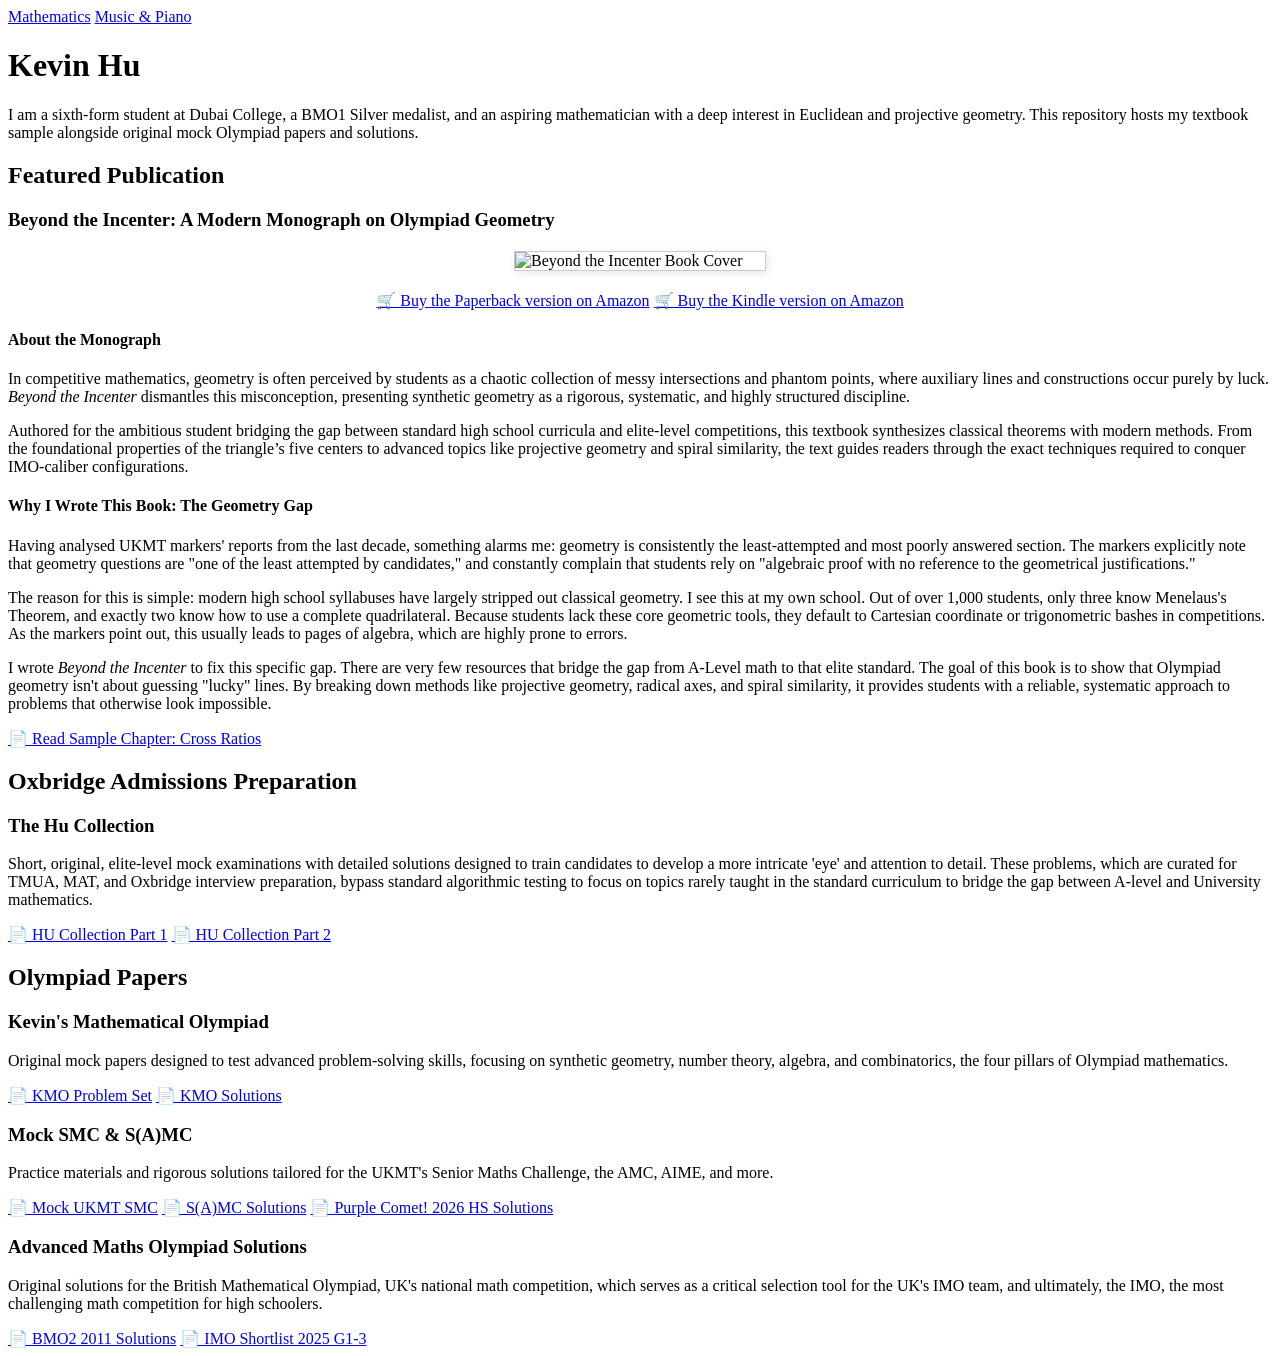
==== index.html @ 3f9095bd "Update index.html" ====
<!DOCTYPE html>
<html lang="en">
<head>
  <meta charset="UTF-8">
  <title>Kevin Hu - Mathematics & Music</title>
  <link rel="stylesheet" href="style.css">
</head>
<body>

  <nav>
    <div class="nav-links">
      <a href="index.html">Mathematics</a>
      <a href="music.html">Music & Piano</a>
    </div>
  </nav>

  <div class="container">
    <h1>Kevin Hu</h1>
    <p>I am a sixth-form student at Dubai College, a BMO1 Silver medalist, and an aspiring mathematician with a deep interest in Euclidean and projective geometry. This repository hosts my textbook sample alongside original mock Olympiad papers and solutions.</p>

    <h2>Featured Publication</h2>
    <div class="card">
      <h3 style="margin-bottom: 5px;">Beyond the Incenter: A Modern Monograph on Olympiad Geometry</h3>
      
      <img src="cover-mockup.png" alt="Beyond the Incenter Book Cover" style="max-width: 250px; display: block; margin: 20px auto; border: 1px solid #ccc; box-shadow: 2px 2px 8px rgba(0,0,0,0.1);">

      <div style="text-align: center; margin-bottom: 20px;">
        <a class="btn" href="https://www.amazon.co.uk/dp/B0HCDN9VFL" target="_blank">🛒 Buy the Paperback version on Amazon</a>
        <a class="btn" href="https://www.amazon.co.uk/dp/B0HCDN9VFL" target="_blank">🛒 Buy the Kindle version on Amazon</a>

      </div>

      <h4>About the Monograph</h4>
      <p>In competitive mathematics, geometry is often perceived by students as a chaotic collection of messy intersections and phantom points, where auxiliary lines and constructions occur purely by luck. <em>Beyond the Incenter</em> dismantles this misconception, presenting synthetic geometry as a rigorous, systematic, and highly structured discipline.</p>
      
      <p>Authored for the ambitious student bridging the gap between standard high school curricula and elite-level competitions, this textbook synthesizes classical theorems with modern methods. From the foundational properties of the triangle’s five centers to advanced topics like projective geometry and spiral similarity, the text guides readers through the exact techniques required to conquer IMO-caliber configurations.</p>

      <h4>Why I Wrote This Book: The Geometry Gap</h4>
      <p>Having analysed UKMT markers' reports from the last decade, something alarms me: geometry is consistently the least-attempted and most poorly answered section. The markers explicitly note that geometry questions are "one of the least attempted by candidates," and constantly complain that students rely on "algebraic proof with no reference to the geometrical justifications."</p>
      
      <p>The reason for this is simple: modern high school syllabuses have largely stripped out classical geometry. I see this at my own school. Out of over 1,000 students, only three know Menelaus's Theorem, and exactly two know how to use a complete quadrilateral. Because students lack these core geometric tools, they default to Cartesian coordinate or trigonometric bashes in competitions. As the markers point out, this usually leads to pages of algebra, which are highly prone to errors.</p>
      
      <p>I wrote <em>Beyond the Incenter</em> to fix this specific gap. There are very few resources that bridge the gap from A-Level math to that elite standard. The goal of this book is to show that Olympiad geometry isn't about guessing "lucky" lines. By breaking down methods like projective geometry, radical axes, and spiral similarity, it provides students with a reliable, systematic approach to problems that otherwise look impossible.</p>

      <a class="btn secondary" href="cross-ratios.pdf" target="_blank">📄 Read Sample Chapter: Cross Ratios</a>
    </div>
    <h2>Oxbridge Admissions Preparation</h2>
    <div class="card">
      <h3>The Hu Collection</h3>
      <p>Short, original, elite-level mock examinations with detailed solutions designed to train candidates to develop a more intricate 'eye' and attention to detail. These problems, which are curated for TMUA, MAT, and Oxbridge interview preparation, bypass standard algorithmic testing to focus on topics rarely taught in the standard curriculum to bridge the gap between A-level and University mathematics.</p>
      <a class="btn" href="Hu_Collection_Part_1.pdf" target="_blank">📄 HU Collection Part 1</a>
      <a class="btn" href="Hu_Collection_Part_2.pdf" target="_blank">📄 HU Collection Part 2</a>
    </div>
    
    <h2>Olympiad Papers</h2>
    <div class="card">
      <h3>Kevin's Mathematical Olympiad</h3>
      <p>Original mock papers designed to test advanced problem-solving skills, focusing on synthetic geometry, number theory, algebra, and combinatorics, the four pillars of Olympiad mathematics.</p>
      <a class="btn" href="Mock_BMO.pdf" target="_blank">📄 KMO Problem Set</a>
      <a class="btn secondary" href="KMO_solutions.pdf" target="_blank">📄 KMO Solutions</a>
    </div>

    <div class="card">
      <h3>Mock SMC & S(A)MC</h3>
      <p>Practice materials and rigorous solutions tailored for the UKMT's Senior Maths Challenge, the AMC, AIME, and more.</p>
      <a class="btn" href="Mock_UKMT_SMC.pdf" target="_blank">📄 Mock UKMT SMC</a>
      <a class="btn secondary" href="S(A)MC_Solutions.pdf" target="_blank">📄 S(A)MC Solutions</a>
      <a class="btn secondary" href="PC.pdf" target="_blank">📄 Purple Comet! 2026 HS Solutions</a>
    </div>

    <div class="card">
      <h3>Advanced Maths Olympiad Solutions</h3>
      <p>Original solutions for the British Mathematical Olympiad, UK's national math competition, which serves as a critical selection tool for the UK's IMO team, and ultimately, the IMO, the most challenging math competition for high schoolers.</p>
      <a class="btn" href="BMO2_2011_Sol.pdf" target="_blank">📄 BMO2 2011 Solutions</a>
      <a class="btn" href="ISL_2025_sol.pdf" target="_blank">📄 IMO Shortlist 2025 G1-3</a>
    </div>
  </div>

</body>
</html>
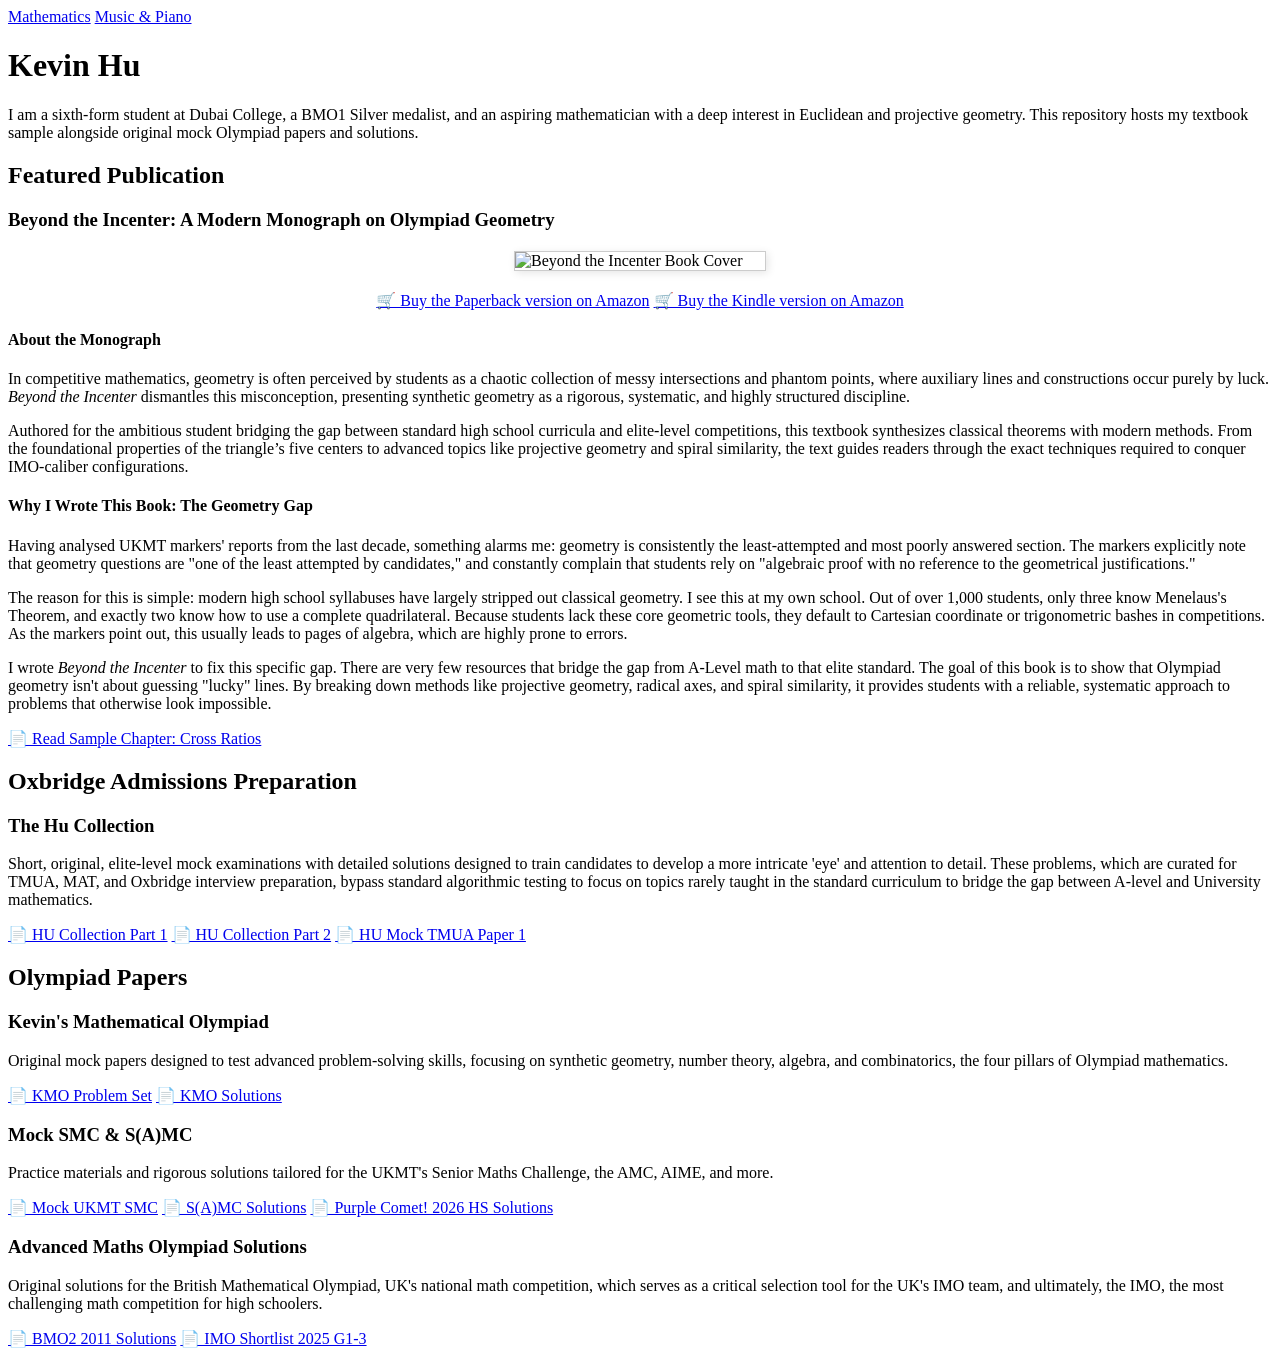
==== commit 73b6d751: "Add link to HU Mock TMUA Paper 1" ====
--- a/index.html
+++ b/index.html
@@ -50,6 +50,7 @@
       <p>Short, original, elite-level mock examinations with detailed solutions designed to train candidates to develop a more intricate 'eye' and attention to detail. These problems, which are curated for TMUA, MAT, and Oxbridge interview preparation, bypass standard algorithmic testing to focus on topics rarely taught in the standard curriculum to bridge the gap between A-level and University mathematics.</p>
       <a class="btn" href="Hu_Collection_Part_1.pdf" target="_blank">📄 HU Collection Part 1</a>
       <a class="btn" href="Hu_Collection_Part_2.pdf" target="_blank">📄 HU Collection Part 2</a>
+      <a class="btn" href="hu_mock_a_p1_with_solutions.pdf" target="_blank">📄 HU Mock TMUA Paper 1</a>
     </div>
     
     <h2>Olympiad Papers</h2>
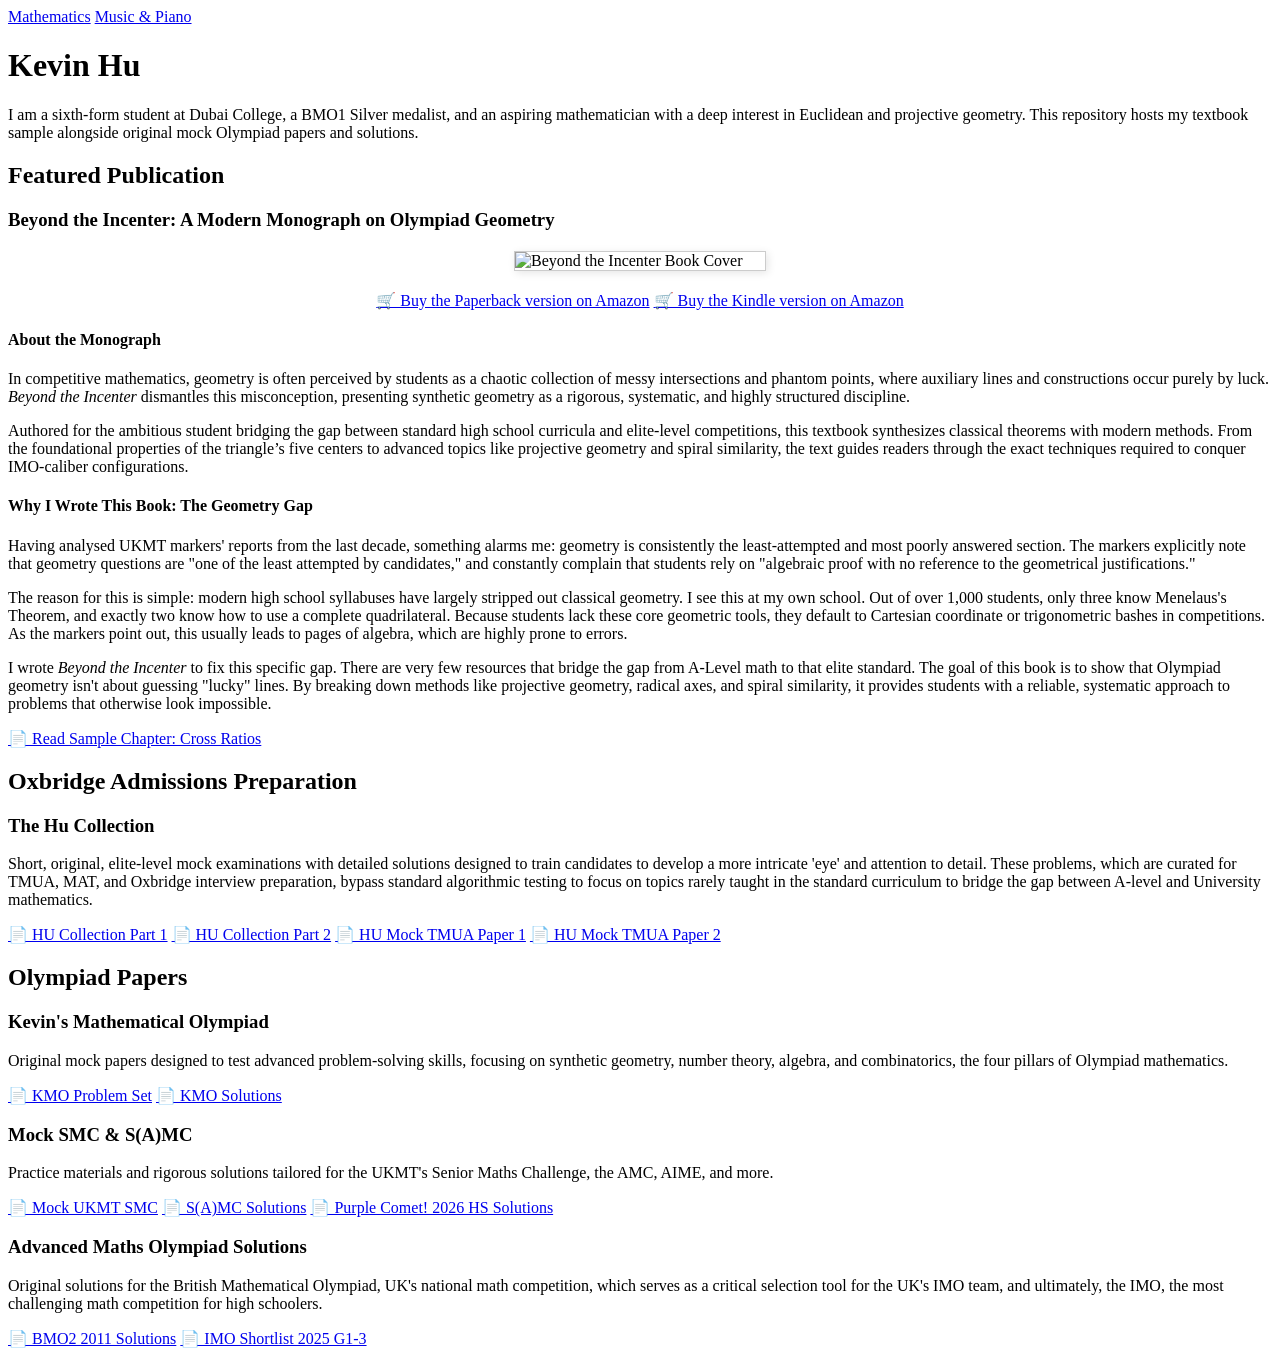
==== commit feccd086: "Update index.html" ====
--- a/index.html
+++ b/index.html
@@ -51,6 +51,7 @@
       <a class="btn" href="Hu_Collection_Part_1.pdf" target="_blank">📄 HU Collection Part 1</a>
       <a class="btn" href="Hu_Collection_Part_2.pdf" target="_blank">📄 HU Collection Part 2</a>
       <a class="btn" href="hu_mock_a_p1_with_solutions.pdf" target="_blank">📄 HU Mock TMUA Paper 1</a>
+      <a class="btn" href="hu_mock_a_p2_with_solutions.pdf" target="_blank">📄 HU Mock TMUA Paper 2</a>
     </div>
     
     <h2>Olympiad Papers</h2>
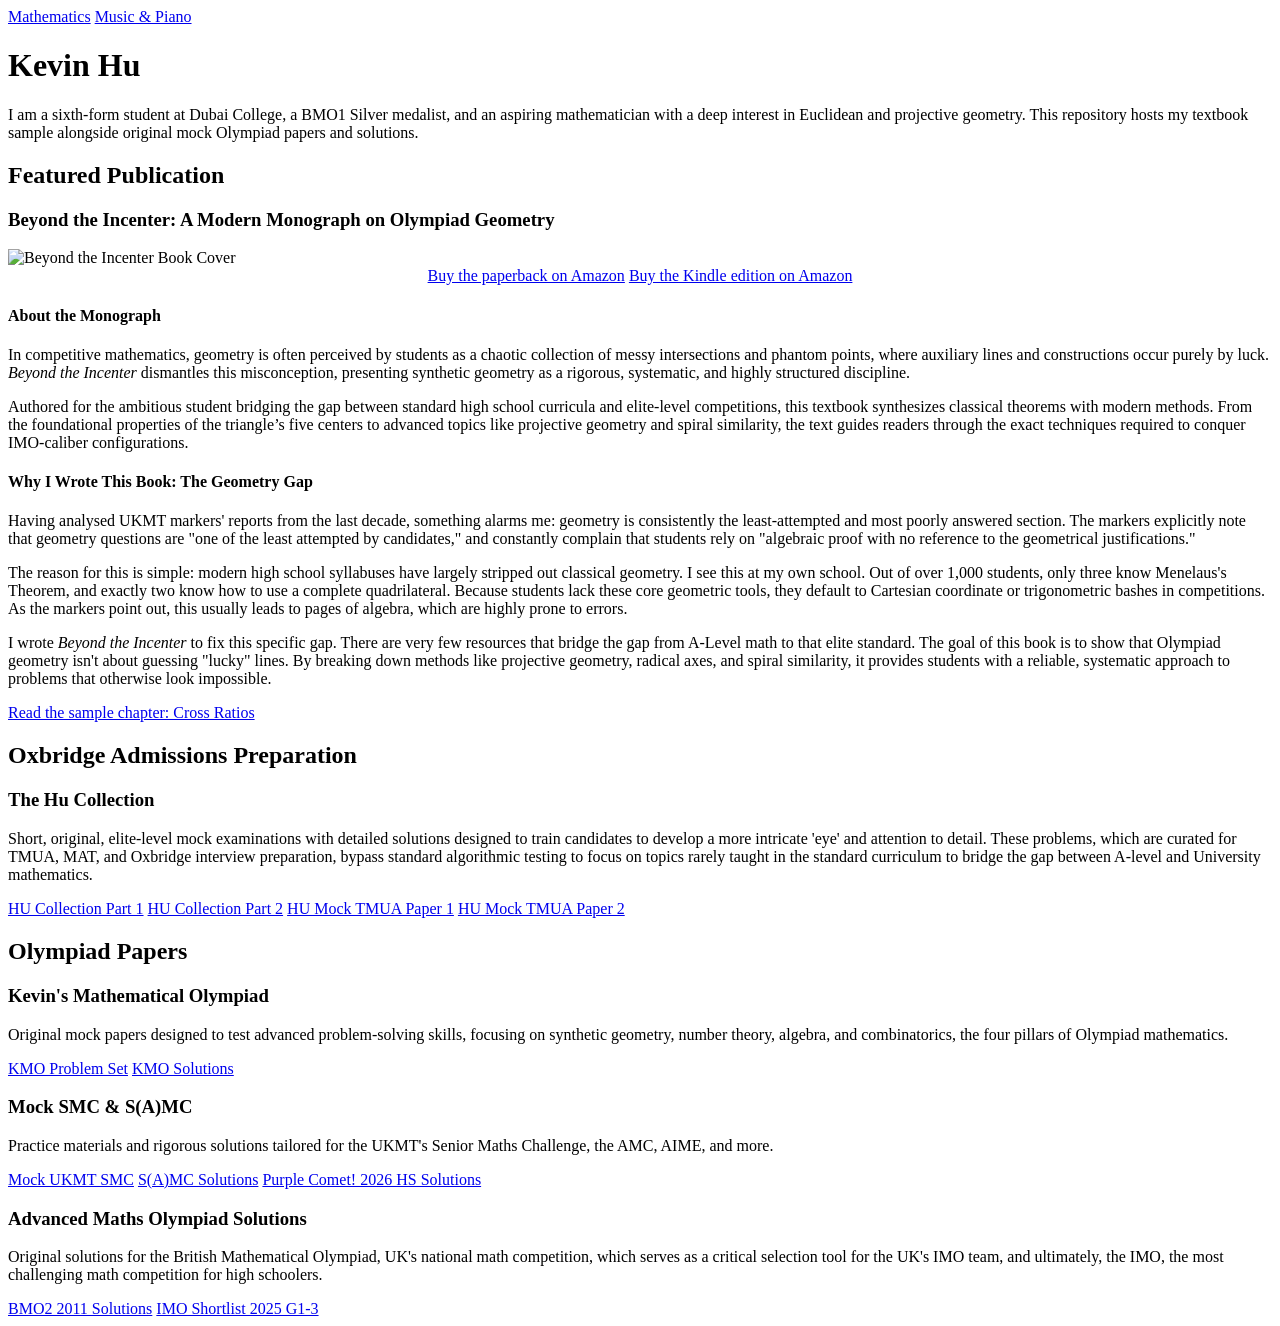
==== commit ba2d7d7a: "Update index.html" ====
--- a/index.html
+++ b/index.html
@@ -2,8 +2,10 @@
 <html lang="en">
 <head>
   <meta charset="UTF-8">
+  <meta name="viewport" content="width=device-width, initial-scale=1">
   <title>Kevin Hu - Mathematics & Music</title>
   <link rel="stylesheet" href="style.css">
+  <script src="geometry.js" defer></script>
 </head>
 <body>
 
@@ -20,61 +22,61 @@
 
     <h2>Featured Publication</h2>
     <div class="card">
-      <h3 style="margin-bottom: 5px;">Beyond the Incenter: A Modern Monograph on Olympiad Geometry</h3>
-      
-      <img src="cover-mockup.png" alt="Beyond the Incenter Book Cover" style="max-width: 250px; display: block; margin: 20px auto; border: 1px solid #ccc; box-shadow: 2px 2px 8px rgba(0,0,0,0.1);">
+      <h3>Beyond the Incenter: A Modern Monograph on Olympiad Geometry</h3>
+
+      <img src="cover-mockup.png" alt="Beyond the Incenter Book Cover">
 
       <div style="text-align: center; margin-bottom: 20px;">
-        <a class="btn" href="https://www.amazon.co.uk/dp/B0HCDN9VFL" target="_blank">🛒 Buy the Paperback version on Amazon</a>
-        <a class="btn" href="https://www.amazon.co.uk/dp/B0HCDN9VFL" target="_blank">🛒 Buy the Kindle version on Amazon</a>
-
+        <a class="btn" href="https://www.amazon.co.uk/dp/B0HCDN9VFL" target="_blank">Buy the paperback on Amazon</a>
+        <a class="btn" href="https://www.amazon.co.uk/dp/B0HCDN9VFL" target="_blank">Buy the Kindle edition on Amazon</a>
       </div>
 
       <h4>About the Monograph</h4>
       <p>In competitive mathematics, geometry is often perceived by students as a chaotic collection of messy intersections and phantom points, where auxiliary lines and constructions occur purely by luck. <em>Beyond the Incenter</em> dismantles this misconception, presenting synthetic geometry as a rigorous, systematic, and highly structured discipline.</p>
-      
+
       <p>Authored for the ambitious student bridging the gap between standard high school curricula and elite-level competitions, this textbook synthesizes classical theorems with modern methods. From the foundational properties of the triangle’s five centers to advanced topics like projective geometry and spiral similarity, the text guides readers through the exact techniques required to conquer IMO-caliber configurations.</p>
 
       <h4>Why I Wrote This Book: The Geometry Gap</h4>
       <p>Having analysed UKMT markers' reports from the last decade, something alarms me: geometry is consistently the least-attempted and most poorly answered section. The markers explicitly note that geometry questions are "one of the least attempted by candidates," and constantly complain that students rely on "algebraic proof with no reference to the geometrical justifications."</p>
-      
+
       <p>The reason for this is simple: modern high school syllabuses have largely stripped out classical geometry. I see this at my own school. Out of over 1,000 students, only three know Menelaus's Theorem, and exactly two know how to use a complete quadrilateral. Because students lack these core geometric tools, they default to Cartesian coordinate or trigonometric bashes in competitions. As the markers point out, this usually leads to pages of algebra, which are highly prone to errors.</p>
-      
+
       <p>I wrote <em>Beyond the Incenter</em> to fix this specific gap. There are very few resources that bridge the gap from A-Level math to that elite standard. The goal of this book is to show that Olympiad geometry isn't about guessing "lucky" lines. By breaking down methods like projective geometry, radical axes, and spiral similarity, it provides students with a reliable, systematic approach to problems that otherwise look impossible.</p>
 
-      <a class="btn secondary" href="cross-ratios.pdf" target="_blank">📄 Read Sample Chapter: Cross Ratios</a>
+      <a class="btn secondary" href="cross-ratios.pdf" target="_blank">Read the sample chapter: Cross Ratios</a>
     </div>
+
     <h2>Oxbridge Admissions Preparation</h2>
     <div class="card">
       <h3>The Hu Collection</h3>
       <p>Short, original, elite-level mock examinations with detailed solutions designed to train candidates to develop a more intricate 'eye' and attention to detail. These problems, which are curated for TMUA, MAT, and Oxbridge interview preparation, bypass standard algorithmic testing to focus on topics rarely taught in the standard curriculum to bridge the gap between A-level and University mathematics.</p>
-      <a class="btn" href="Hu_Collection_Part_1.pdf" target="_blank">📄 HU Collection Part 1</a>
-      <a class="btn" href="Hu_Collection_Part_2.pdf" target="_blank">📄 HU Collection Part 2</a>
-      <a class="btn" href="hu_mock_a_p1_with_solutions.pdf" target="_blank">📄 HU Mock TMUA Paper 1</a>
-      <a class="btn" href="hu_mock_a_p2_with_solutions.pdf" target="_blank">📄 HU Mock TMUA Paper 2</a>
+      <a class="btn" href="Hu_Collection_Part_1.pdf" target="_blank">HU Collection Part 1</a>
+      <a class="btn" href="Hu_Collection_Part_2.pdf" target="_blank">HU Collection Part 2</a>
+      <a class="btn" href="hu_mock_a_p1_with_solutions.pdf" target="_blank">HU Mock TMUA Paper 1</a>
+      <a class="btn" href="hu_mock_a_p2_with_solutions.pdf" target="_blank">HU Mock TMUA Paper 2</a>
     </div>
-    
+
     <h2>Olympiad Papers</h2>
     <div class="card">
       <h3>Kevin's Mathematical Olympiad</h3>
       <p>Original mock papers designed to test advanced problem-solving skills, focusing on synthetic geometry, number theory, algebra, and combinatorics, the four pillars of Olympiad mathematics.</p>
-      <a class="btn" href="Mock_BMO.pdf" target="_blank">📄 KMO Problem Set</a>
-      <a class="btn secondary" href="KMO_solutions.pdf" target="_blank">📄 KMO Solutions</a>
+      <a class="btn" href="Mock_BMO.pdf" target="_blank">KMO Problem Set</a>
+      <a class="btn secondary" href="KMO_solutions.pdf" target="_blank">KMO Solutions</a>
     </div>
 
     <div class="card">
       <h3>Mock SMC & S(A)MC</h3>
       <p>Practice materials and rigorous solutions tailored for the UKMT's Senior Maths Challenge, the AMC, AIME, and more.</p>
-      <a class="btn" href="Mock_UKMT_SMC.pdf" target="_blank">📄 Mock UKMT SMC</a>
-      <a class="btn secondary" href="S(A)MC_Solutions.pdf" target="_blank">📄 S(A)MC Solutions</a>
-      <a class="btn secondary" href="PC.pdf" target="_blank">📄 Purple Comet! 2026 HS Solutions</a>
+      <a class="btn" href="Mock_UKMT_SMC.pdf" target="_blank">Mock UKMT SMC</a>
+      <a class="btn secondary" href="S(A)MC_Solutions.pdf" target="_blank">S(A)MC Solutions</a>
+      <a class="btn secondary" href="PC.pdf" target="_blank">Purple Comet! 2026 HS Solutions</a>
     </div>
 
     <div class="card">
       <h3>Advanced Maths Olympiad Solutions</h3>
       <p>Original solutions for the British Mathematical Olympiad, UK's national math competition, which serves as a critical selection tool for the UK's IMO team, and ultimately, the IMO, the most challenging math competition for high schoolers.</p>
-      <a class="btn" href="BMO2_2011_Sol.pdf" target="_blank">📄 BMO2 2011 Solutions</a>
-      <a class="btn" href="ISL_2025_sol.pdf" target="_blank">📄 IMO Shortlist 2025 G1-3</a>
+      <a class="btn" href="BMO2_2011_Sol.pdf" target="_blank">BMO2 2011 Solutions</a>
+      <a class="btn" href="ISL_2025_sol.pdf" target="_blank">IMO Shortlist 2025 G1-3</a>
     </div>
   </div>
 
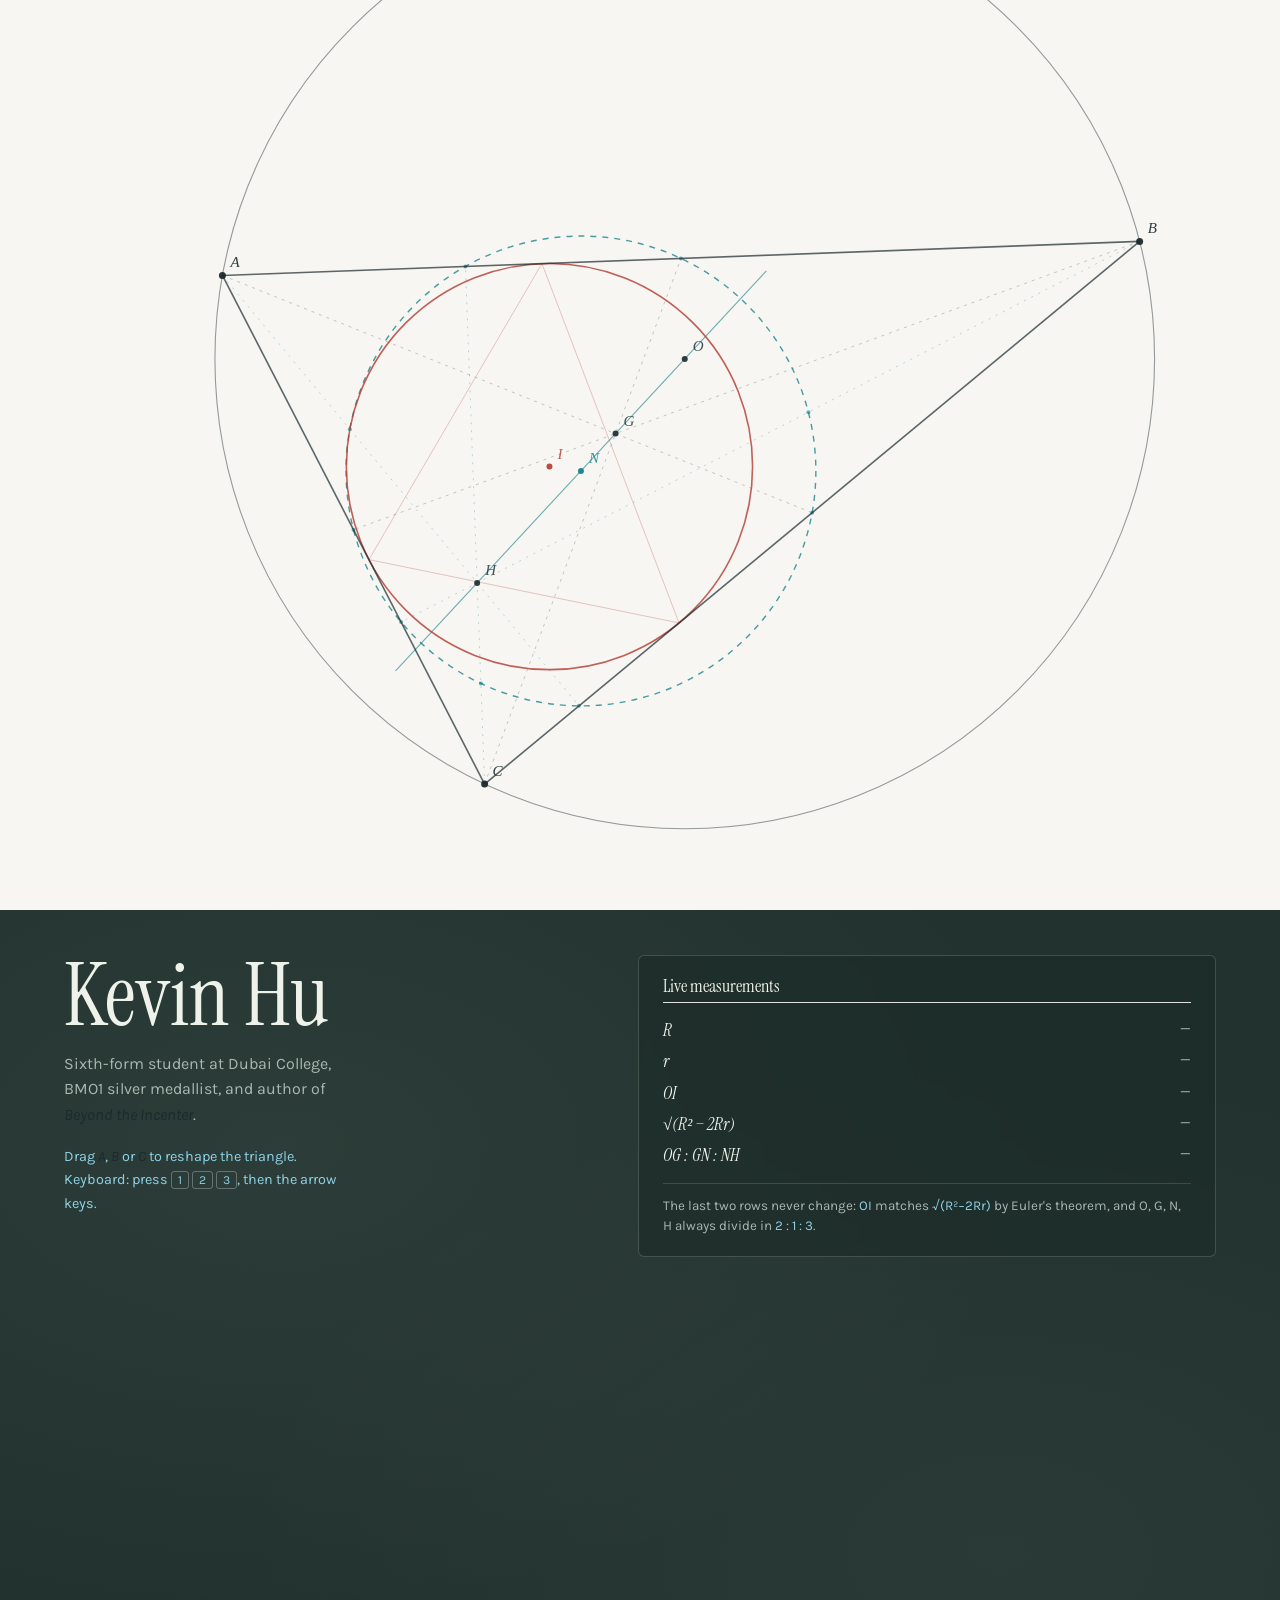
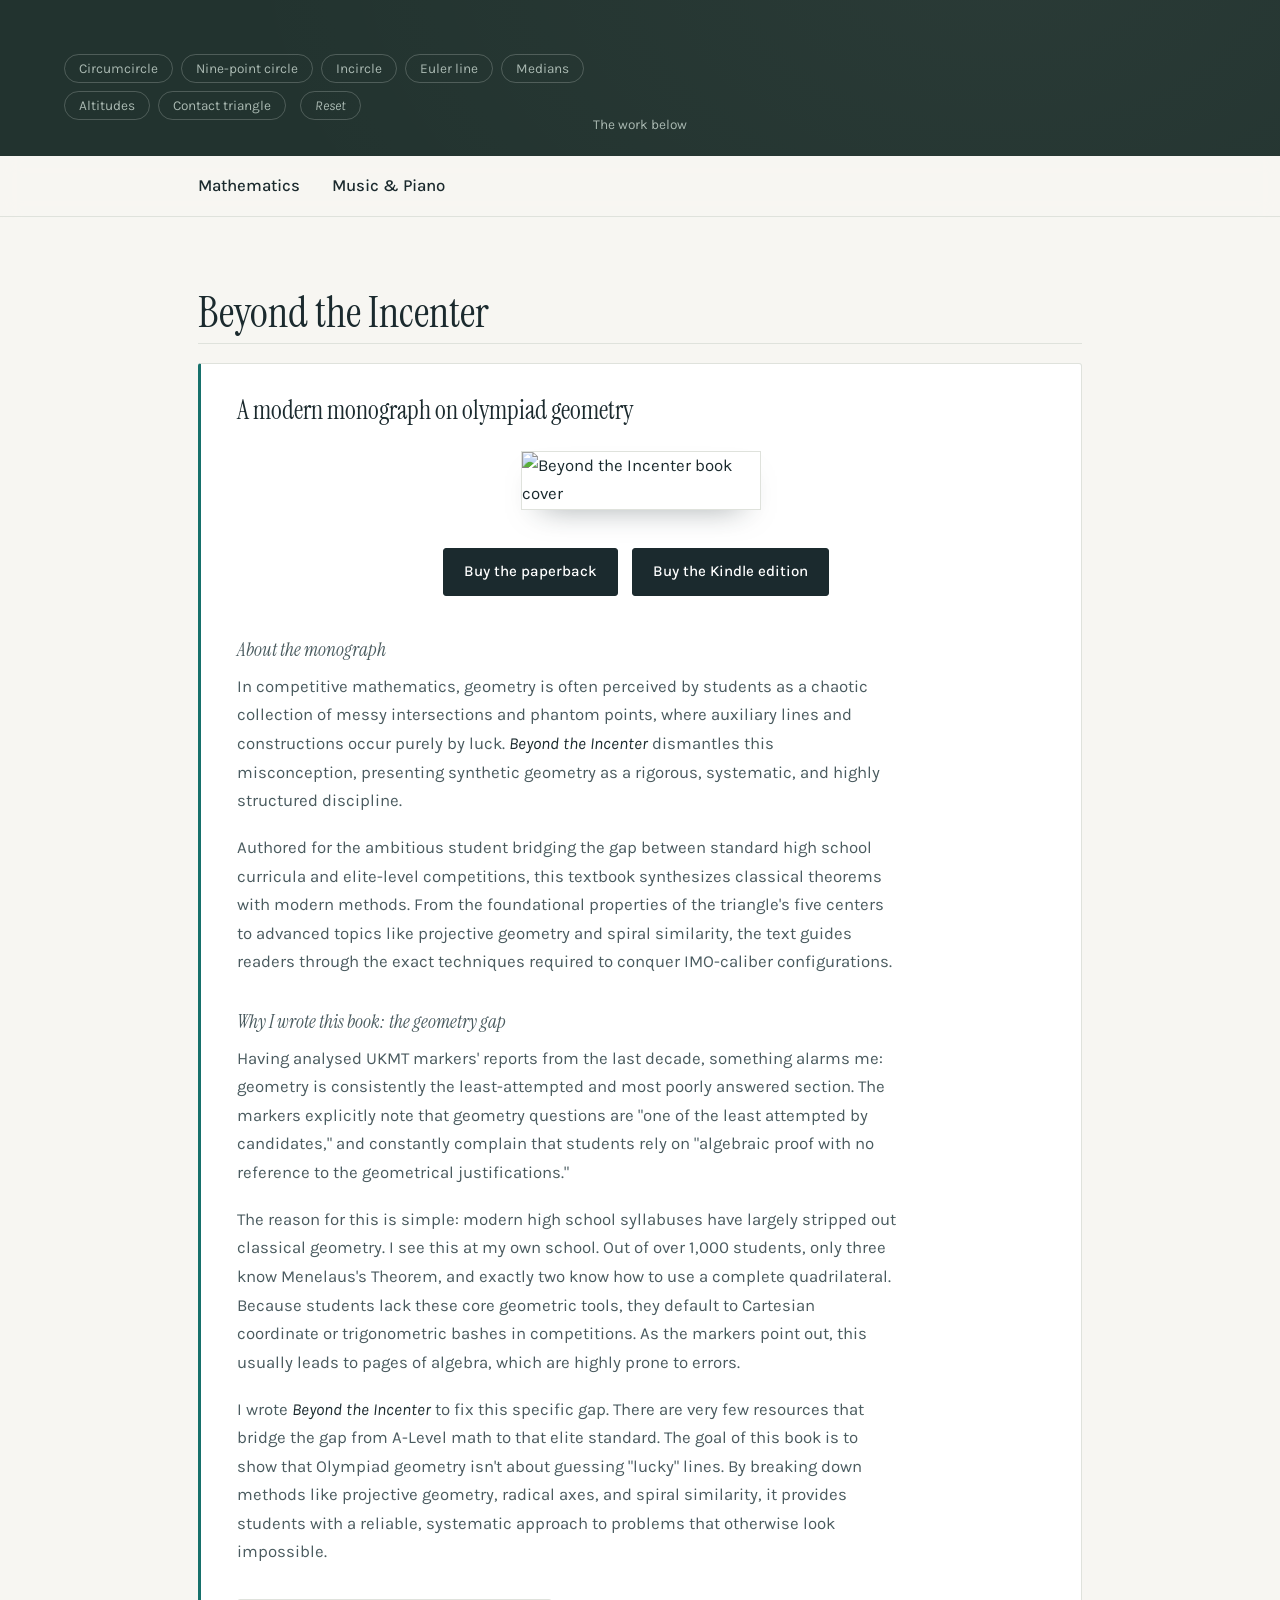
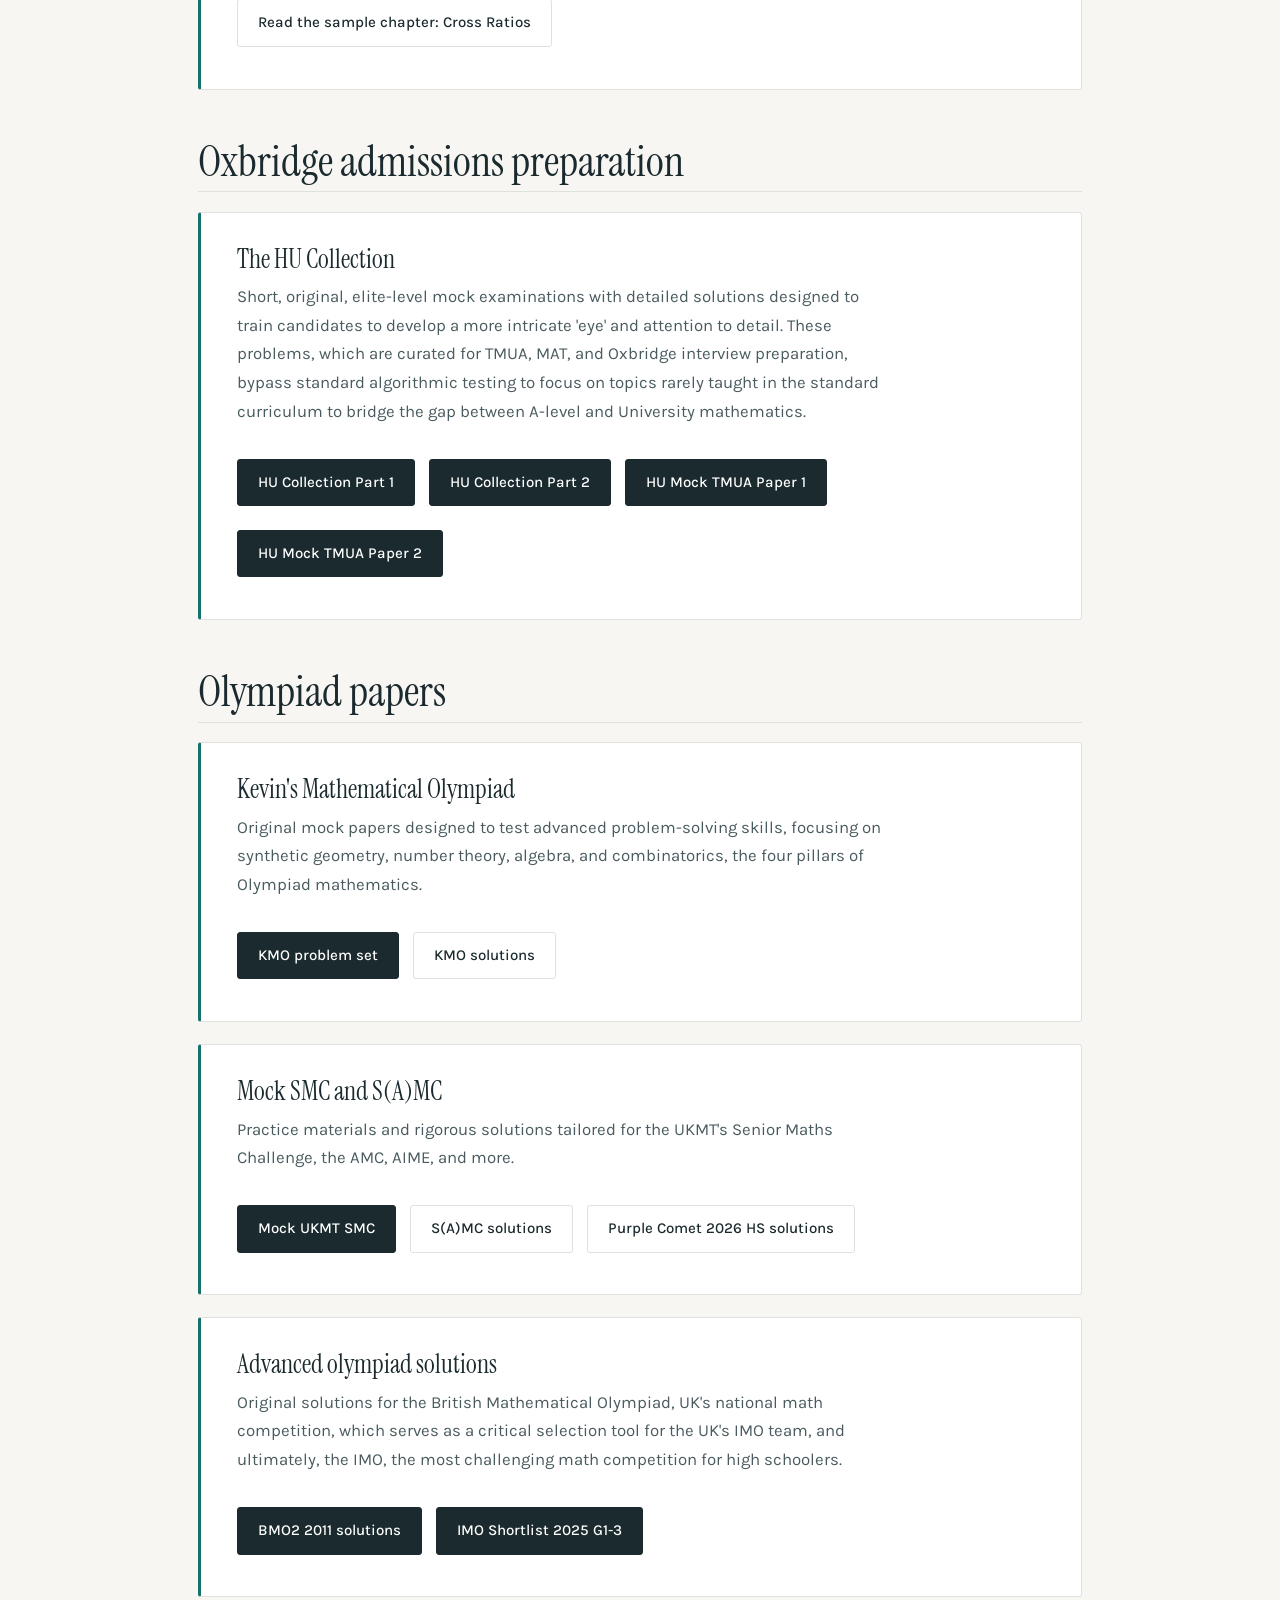
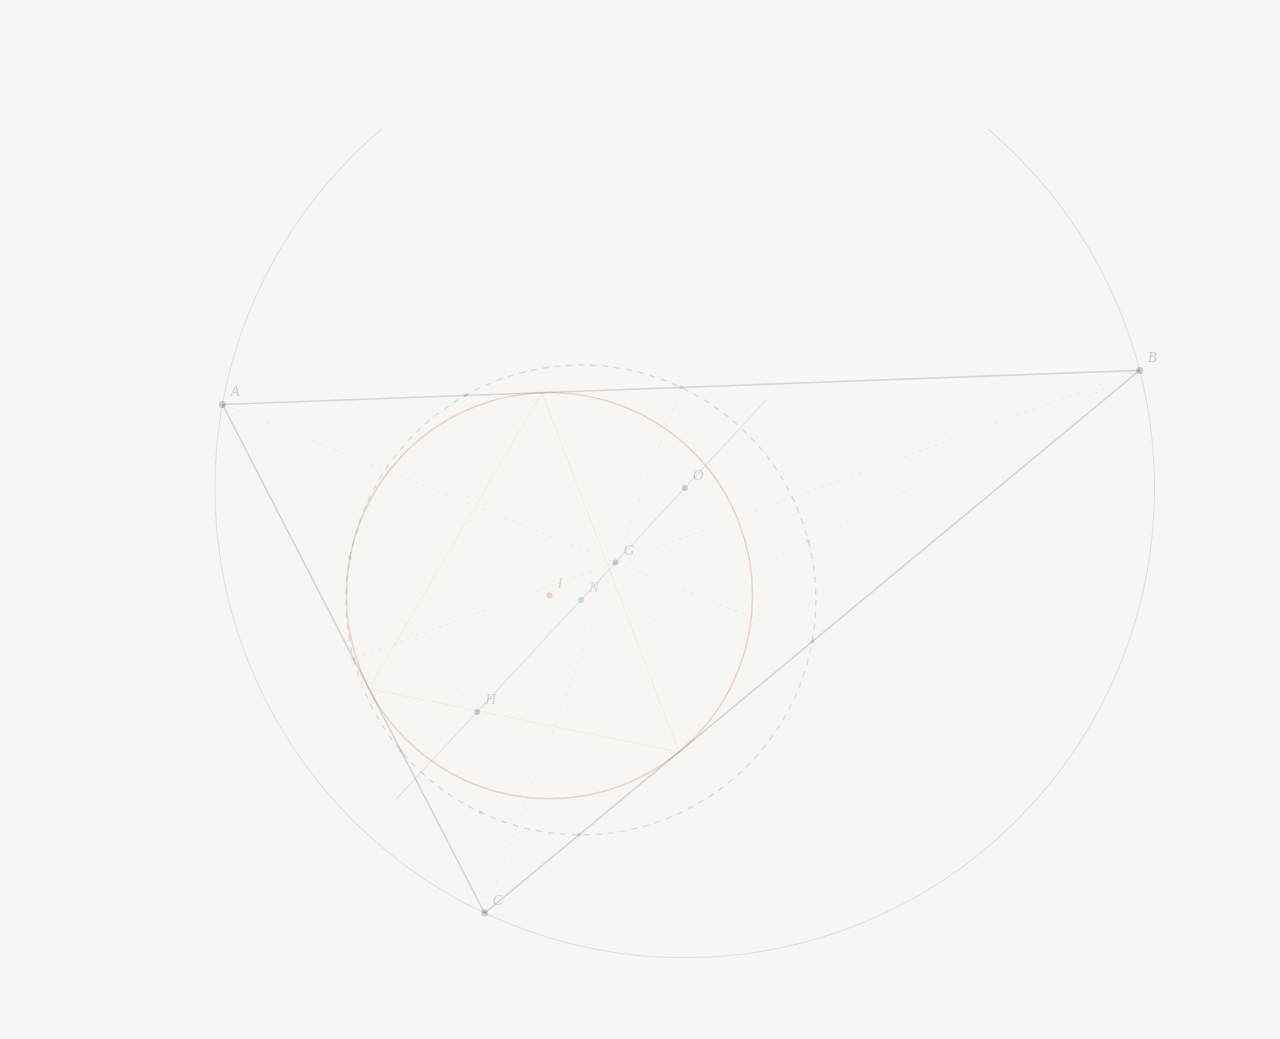
==== commit 096c17a7: "Update index.html" ====
--- a/index.html
+++ b/index.html
@@ -9,34 +9,68 @@
 </head>
 <body>
 
+  <!-- ===================== the board ===================== -->
+  <header class="board" id="board">
+    <canvas id="figure" tabindex="0" role="application"
+            aria-label="Interactive triangle. Drag vertex A, B or C to reshape it and watch the circumcircle, nine-point circle, incircle and Euler line update. Press 1, 2 or 3 to select a vertex, then use the arrow keys."></canvas>
+
+    <div class="board-name">
+      <h1>Kevin Hu</h1>
+      <p>Sixth-form student at Dubai College, BMO1 silver medallist, and author of <em>Beyond the Incenter</em>.</p>
+      <p class="hint">Drag <em>A</em>, <em>B</em> or <em>C</em> to reshape the triangle. Keyboard: press <kbd>1</kbd> <kbd>2</kbd> <kbd>3</kbd>, then the arrow keys.</p>
+    </div>
+
+    <div class="readout">
+      <h2>Live measurements</h2>
+      <div class="row"><span>R</span><span id="out-R">&mdash;</span></div>
+      <div class="row"><span>r</span><span id="out-r">&mdash;</span></div>
+      <div class="row"><span>OI</span><span id="out-OI">&mdash;</span></div>
+      <div class="row"><span>&radic;(R&sup2; &minus; 2Rr)</span><span id="out-euler">&mdash;</span></div>
+      <div class="row"><span>OG : GN : NH</span><span id="out-ratio">&mdash;</span></div>
+      <p class="note">The last two rows never change: <em>OI</em> matches <em>&radic;(R&sup2;&minus;2Rr)</em> by Euler's theorem, and O, G, N, H always divide in <em>2 : 1 : 3</em>.</p>
+    </div>
+
+    <div class="layers">
+      <button data-layer="circumcircle">Circumcircle</button>
+      <button data-layer="ninepoint">Nine-point circle</button>
+      <button data-layer="incircle">Incircle</button>
+      <button data-layer="euler">Euler line</button>
+      <button data-layer="medians">Medians</button>
+      <button data-layer="altitudes">Altitudes</button>
+      <button data-layer="contact">Contact triangle</button>
+      <button id="reset">Reset</button>
+    </div>
+
+    <a class="cue" href="#work">The work below</a>
+  </header>
+
+  <!-- ===================== the paper ===================== -->
   <nav>
     <div class="nav-links">
       <a href="index.html">Mathematics</a>
-      <a href="music.html">Music & Piano</a>
+      <a href="music.html">Music &amp; Piano</a>
     </div>
   </nav>
 
-  <div class="container">
-    <h1>Kevin Hu</h1>
-    <p>I am a sixth-form student at Dubai College, a BMO1 Silver medalist, and an aspiring mathematician with a deep interest in Euclidean and projective geometry. This repository hosts my textbook sample alongside original mock Olympiad papers and solutions.</p>
+  <main class="container" id="work">
 
-    <h2>Featured Publication</h2>
+    <h2>Beyond the Incenter</h2>
     <div class="card">
-      <h3>Beyond the Incenter: A Modern Monograph on Olympiad Geometry</h3>
+      <h3>A modern monograph on olympiad geometry</h3>
 
-      <img src="cover-mockup.png" alt="Beyond the Incenter Book Cover">
+      <img src="cover-mockup.png" alt="Beyond the Incenter book cover">
 
-      <div style="text-align: center; margin-bottom: 20px;">
-        <a class="btn" href="https://www.amazon.co.uk/dp/B0HCDN9VFL" target="_blank">Buy the paperback on Amazon</a>
-        <a class="btn" href="https://www.amazon.co.uk/dp/B0HCDN9VFL" target="_blank">Buy the Kindle edition on Amazon</a>
+      <div style="text-align:center">
+        <a class="btn" href="https://www.amazon.co.uk/dp/B0HCDN9VFL" target="_blank">Buy the paperback</a>
+        <a class="btn" href="https://www.amazon.co.uk/dp/B0HCDN9VFL" target="_blank">Buy the Kindle edition</a>
       </div>
 
-      <h4>About the Monograph</h4>
+      <h4>About the monograph</h4>
       <p>In competitive mathematics, geometry is often perceived by students as a chaotic collection of messy intersections and phantom points, where auxiliary lines and constructions occur purely by luck. <em>Beyond the Incenter</em> dismantles this misconception, presenting synthetic geometry as a rigorous, systematic, and highly structured discipline.</p>
 
-      <p>Authored for the ambitious student bridging the gap between standard high school curricula and elite-level competitions, this textbook synthesizes classical theorems with modern methods. From the foundational properties of the triangle’s five centers to advanced topics like projective geometry and spiral similarity, the text guides readers through the exact techniques required to conquer IMO-caliber configurations.</p>
+      <p>Authored for the ambitious student bridging the gap between standard high school curricula and elite-level competitions, this textbook synthesizes classical theorems with modern methods. From the foundational properties of the triangle's five centers to advanced topics like projective geometry and spiral similarity, the text guides readers through the exact techniques required to conquer IMO-caliber configurations.</p>
 
-      <h4>Why I Wrote This Book: The Geometry Gap</h4>
+      <h4>Why I wrote this book: the geometry gap</h4>
       <p>Having analysed UKMT markers' reports from the last decade, something alarms me: geometry is consistently the least-attempted and most poorly answered section. The markers explicitly note that geometry questions are "one of the least attempted by candidates," and constantly complain that students rely on "algebraic proof with no reference to the geometrical justifications."</p>
 
       <p>The reason for this is simple: modern high school syllabuses have largely stripped out classical geometry. I see this at my own school. Out of over 1,000 students, only three know Menelaus's Theorem, and exactly two know how to use a complete quadrilateral. Because students lack these core geometric tools, they default to Cartesian coordinate or trigonometric bashes in competitions. As the markers point out, this usually leads to pages of algebra, which are highly prone to errors.</p>
@@ -46,9 +80,9 @@
       <a class="btn secondary" href="cross-ratios.pdf" target="_blank">Read the sample chapter: Cross Ratios</a>
     </div>
 
-    <h2>Oxbridge Admissions Preparation</h2>
+    <h2>Oxbridge admissions preparation</h2>
     <div class="card">
-      <h3>The Hu Collection</h3>
+      <h3>The HU Collection</h3>
       <p>Short, original, elite-level mock examinations with detailed solutions designed to train candidates to develop a more intricate 'eye' and attention to detail. These problems, which are curated for TMUA, MAT, and Oxbridge interview preparation, bypass standard algorithmic testing to focus on topics rarely taught in the standard curriculum to bridge the gap between A-level and University mathematics.</p>
       <a class="btn" href="Hu_Collection_Part_1.pdf" target="_blank">HU Collection Part 1</a>
       <a class="btn" href="Hu_Collection_Part_2.pdf" target="_blank">HU Collection Part 2</a>
@@ -56,29 +90,30 @@
       <a class="btn" href="hu_mock_a_p2_with_solutions.pdf" target="_blank">HU Mock TMUA Paper 2</a>
     </div>
 
-    <h2>Olympiad Papers</h2>
+    <h2>Olympiad papers</h2>
     <div class="card">
       <h3>Kevin's Mathematical Olympiad</h3>
       <p>Original mock papers designed to test advanced problem-solving skills, focusing on synthetic geometry, number theory, algebra, and combinatorics, the four pillars of Olympiad mathematics.</p>
-      <a class="btn" href="Mock_BMO.pdf" target="_blank">KMO Problem Set</a>
-      <a class="btn secondary" href="KMO_solutions.pdf" target="_blank">KMO Solutions</a>
+      <a class="btn" href="Mock_BMO.pdf" target="_blank">KMO problem set</a>
+      <a class="btn secondary" href="KMO_solutions.pdf" target="_blank">KMO solutions</a>
     </div>
 
     <div class="card">
-      <h3>Mock SMC & S(A)MC</h3>
+      <h3>Mock SMC and S(A)MC</h3>
       <p>Practice materials and rigorous solutions tailored for the UKMT's Senior Maths Challenge, the AMC, AIME, and more.</p>
       <a class="btn" href="Mock_UKMT_SMC.pdf" target="_blank">Mock UKMT SMC</a>
-      <a class="btn secondary" href="S(A)MC_Solutions.pdf" target="_blank">S(A)MC Solutions</a>
-      <a class="btn secondary" href="PC.pdf" target="_blank">Purple Comet! 2026 HS Solutions</a>
+      <a class="btn secondary" href="S(A)MC_Solutions.pdf" target="_blank">S(A)MC solutions</a>
+      <a class="btn secondary" href="PC.pdf" target="_blank">Purple Comet 2026 HS solutions</a>
     </div>
 
     <div class="card">
-      <h3>Advanced Maths Olympiad Solutions</h3>
+      <h3>Advanced olympiad solutions</h3>
       <p>Original solutions for the British Mathematical Olympiad, UK's national math competition, which serves as a critical selection tool for the UK's IMO team, and ultimately, the IMO, the most challenging math competition for high schoolers.</p>
-      <a class="btn" href="BMO2_2011_Sol.pdf" target="_blank">BMO2 2011 Solutions</a>
+      <a class="btn" href="BMO2_2011_Sol.pdf" target="_blank">BMO2 2011 solutions</a>
       <a class="btn" href="ISL_2025_sol.pdf" target="_blank">IMO Shortlist 2025 G1-3</a>
     </div>
-  </div>
+
+  </main>
 
 </body>
 </html>
--- a/style.css
+++ b/style.css
@@ -0,0 +1,364 @@
+/* ==========================================================================
+   Kevin Hu, kevinhu-math.github.io
+   Concept: blackboard above, paper below. The interactive triangle-centres
+   figure owns the top of the page with nothing over it; the writing lives on
+   a clean sheet underneath.
+   ========================================================================== */
+
+@import url('https://fonts.googleapis.com/css2?family=Instrument+Serif:ital@0;1&family=Karla:wght@400;500;700&display=swap');
+
+:root {
+  --board:       #22332f;   /* chalkboard slate green */
+  --board-deep:  #1a2825;
+  --chalk:       #eef2ea;
+  --chalk-dim:   #a9b8b1;
+  --chalk-cyan:  #8fd3e8;
+  --chalk-rose:  #f2a49c;
+  --chalk-gold:  #f2d98d;
+
+  --paper:       #f7f6f2;
+  --sheet:       #ffffff;
+  --ink:         #1b2a2e;
+  --ink-soft:    #4a5b5f;
+  --hair:        #dfe2dc;
+  --accent:      #16706b;
+
+  --display: 'Instrument Serif', Georgia, serif;
+  --body:    'Karla', system-ui, sans-serif;
+  --measure: 66ch;
+}
+
+@media (prefers-color-scheme: dark) {
+  :root {
+    --paper: #131b1c;
+    --sheet: #1a2426;
+    --ink: #e8ede9;
+    --ink-soft: #adbcb8;
+    --hair: #2c3a3c;
+    --accent: #57c2b8;
+  }
+}
+
+*, *::before, *::after { box-sizing: border-box; }
+
+body {
+  margin: 0;
+  font-family: var(--body);
+  font-size: 1.05rem;
+  line-height: 1.7;
+  color: var(--ink);
+  background: var(--paper);
+}
+
+a:focus-visible, button:focus-visible, canvas:focus-visible {
+  outline: 2px solid var(--chalk-cyan);
+  outline-offset: 3px;
+}
+
+/* ==========================================================================
+   THE BOARD
+   ========================================================================== */
+
+.board {
+  position: relative;
+  height: min(94vh, 900px);
+  min-height: 560px;
+  background: var(--board);
+  /* faint chalk dust, so the slate is not a flat block of colour */
+  background-image:
+    radial-gradient(ellipse at 22% 28%, rgba(238,242,234,0.05), transparent 55%),
+    radial-gradient(ellipse at 78% 76%, rgba(238,242,234,0.04), transparent 55%);
+  overflow: hidden;
+}
+
+#figure {
+  position: absolute;
+  inset: 0;
+  display: block;
+  touch-action: none;      /* so dragging a vertex does not scroll the page */
+}
+
+.board-name {
+  position: absolute;
+  top: clamp(24px, 5vh, 56px);
+  left: clamp(20px, 5vw, 64px);
+  z-index: 2;
+  pointer-events: none;
+  max-width: 30ch;
+}
+.board-name h1 {
+  margin: 0;
+  font-family: var(--display);
+  font-weight: 400;
+  font-size: clamp(3rem, 8vw, 5.4rem);
+  line-height: 0.95;
+  color: var(--chalk);
+}
+.board-name p {
+  margin: 14px 0 0;
+  color: var(--chalk-dim);
+  font-size: 1rem;
+  line-height: 1.6;
+}
+.board-name .hint {
+  margin-top: 18px;
+  color: var(--chalk-cyan);
+  font-size: 0.9rem;
+}
+.board-name kbd {
+  font-family: var(--body);
+  font-size: 0.85em;
+  padding: 1px 6px;
+  border: 1px solid rgba(238,242,234,0.3);
+  border-radius: 3px;
+}
+
+/* layer switches, bottom left */
+.layers {
+  position: absolute;
+  left: clamp(20px, 5vw, 64px);
+  bottom: clamp(20px, 4vh, 44px);
+  z-index: 2;
+  display: flex;
+  flex-wrap: wrap;
+  gap: 8px;
+  max-width: min(560px, 70vw);
+}
+.layers button {
+  font-family: var(--body);
+  font-size: 0.85rem;
+  color: var(--chalk-dim);
+  background: transparent;
+  border: 1px solid rgba(238,242,234,0.22);
+  border-radius: 999px;
+  padding: 6px 14px;
+  cursor: pointer;
+  transition: color 160ms, border-color 160ms, background 160ms;
+}
+.layers button:hover { color: var(--chalk); border-color: rgba(238,242,234,0.5); }
+.layers button[aria-pressed="true"] {
+  color: var(--board);
+  background: var(--chalk);
+  border-color: var(--chalk);
+}
+.layers button#reset { margin-left: 6px; font-style: italic; }
+
+/* the numbers, top right */
+.readout {
+  position: absolute;
+  top: clamp(24px, 5vh, 56px);
+  right: clamp(20px, 5vw, 64px);
+  z-index: 2;
+  margin: 0;
+  padding: 20px 24px;
+  min-width: 260px;
+  border: 1px solid rgba(238,242,234,0.18);
+  border-radius: 6px;
+  background: rgba(26,40,37,0.55);
+  backdrop-filter: blur(3px);
+  -webkit-backdrop-filter: blur(3px);
+  color: var(--chalk-dim);
+  font-size: 0.92rem;
+  line-height: 1.5;
+}
+.readout h2 {
+  margin: 0 0 12px;
+  font-family: var(--display);
+  font-weight: 400;
+  font-size: 1.15rem;
+  color: var(--chalk);
+}
+.readout .row {
+  display: flex;
+  justify-content: space-between;
+  gap: 20px;
+  padding: 3px 0;
+}
+.readout .row span:first-child { font-family: var(--display); font-style: italic; font-size: 1.05rem; color: var(--chalk); }
+.readout .row span:last-child { font-variant-numeric: tabular-nums; }
+.readout .note {
+  margin: 12px 0 0;
+  padding-top: 12px;
+  border-top: 1px solid rgba(238,242,234,0.15);
+  font-size: 0.84rem;
+  color: var(--chalk-dim);
+}
+.readout .note em { color: var(--chalk-cyan); font-style: normal; }
+
+/* scroll cue */
+.cue {
+  position: absolute;
+  left: 50%;
+  bottom: 18px;
+  transform: translateX(-50%);
+  z-index: 2;
+  color: var(--chalk-dim);
+  text-decoration: none;
+  font-size: 0.85rem;
+  border-bottom: 1px solid transparent;
+}
+.cue:hover { color: var(--chalk); border-bottom-color: var(--chalk); }
+
+/* ==========================================================================
+   THE PAPER
+   ========================================================================== */
+
+nav {
+  position: sticky;
+  top: 0;
+  z-index: 30;
+  background: color-mix(in srgb, var(--paper) 88%, transparent);
+  backdrop-filter: blur(10px);
+  -webkit-backdrop-filter: blur(10px);
+  border-bottom: 1px solid var(--hair);
+}
+.nav-links {
+  max-width: 940px;
+  margin: 0 auto;
+  padding: 13px 28px;
+  display: flex;
+  gap: 32px;
+}
+.nav-links a {
+  position: relative;
+  color: var(--ink);
+  text-decoration: none;
+  font-weight: 500;
+  padding: 3px 0;
+}
+.nav-links a::after {
+  content: '';
+  position: absolute; left: 0; right: 0; bottom: -1px;
+  height: 2px; background: var(--accent);
+  transform: scaleX(0); transform-origin: left;
+  transition: transform 240ms ease;
+}
+.nav-links a:hover::after, .nav-links a:focus-visible::after { transform: scaleX(1); }
+
+.container {
+  max-width: 940px;
+  margin: 0 auto;
+  padding: 72px 28px 110px;
+}
+
+h2 {
+  font-family: var(--display);
+  font-weight: 400;
+  font-size: clamp(2rem, 4vw, 2.7rem);
+  line-height: 1.1;
+  margin: 3rem 0 1.2rem;
+  padding-bottom: 0.4rem;
+  border-bottom: 1px solid var(--hair);
+}
+.container > h2:first-child { margin-top: 0; }
+
+h3 {
+  font-family: var(--display);
+  font-weight: 400;
+  font-size: 1.6rem;
+  line-height: 1.2;
+  margin: 0 0 0.5rem;
+}
+h4 {
+  font-family: var(--display);
+  font-style: italic;
+  font-weight: 400;
+  font-size: 1.2rem;
+  margin: 1.8rem 0 0.4rem;
+  color: var(--ink-soft);
+}
+
+p { max-width: var(--measure); margin: 0 0 1.1em; color: var(--ink-soft); }
+p em { color: var(--ink); }
+
+.card {
+  position: relative;
+  margin: 0 0 22px;
+  padding: 32px 36px;
+  background: var(--sheet);
+  border: 1px solid var(--hair);
+  border-radius: 3px;
+  border-left: 3px solid var(--accent);
+  transition: box-shadow 220ms ease, transform 220ms ease;
+}
+.card:hover {
+  transform: translateY(-2px);
+  box-shadow: 0 18px 40px -28px rgba(27,42,46,0.55);
+}
+.card img {
+  max-width: 240px;
+  display: block;
+  margin: 24px auto;
+  border: 1px solid var(--hair);
+  box-shadow: 0 14px 32px -20px rgba(27,42,46,0.6);
+}
+
+a.btn {
+  position: relative;
+  display: inline-block;
+  margin: 14px 10px 0 0;
+  padding: 10px 20px;
+  font-size: 0.94rem;
+  font-weight: 500;
+  text-decoration: none;
+  color: var(--sheet);
+  background: var(--ink);
+  border: 1px solid var(--ink);
+  border-radius: 3px;
+  overflow: hidden;
+  isolation: isolate;
+  transition: border-color 200ms ease;
+}
+a.btn::before {
+  content: '';
+  position: absolute; inset: 0;
+  background: var(--accent);
+  transform: scaleX(0); transform-origin: left;
+  transition: transform 260ms cubic-bezier(0.2,0.7,0.2,1);
+  z-index: -1;
+}
+a.btn:hover, a.btn:focus-visible { border-color: var(--accent); }
+a.btn:hover::before, a.btn:focus-visible::before { transform: scaleX(1); }
+
+.btn.secondary { color: var(--ink); background: transparent; border-color: var(--hair); }
+.btn.secondary:hover, .btn.secondary:focus-visible { color: var(--sheet); border-color: var(--accent); }
+
+.musescore-embed {
+  width: 100%;
+  margin-top: 20px;
+  border: 1px solid var(--hair);
+  border-radius: 3px;
+  overflow: hidden;
+}
+
+/* ==========================================================================
+   RESPONSIVE
+   ========================================================================== */
+
+@media (max-width: 900px) {
+  .readout {
+    top: auto;
+    bottom: clamp(84px, 16vh, 130px);
+    right: clamp(16px, 5vw, 40px);
+    min-width: 0;
+    padding: 14px 16px;
+    font-size: 0.84rem;
+  }
+  .readout .note { display: none; }
+}
+
+@media (max-width: 640px) {
+  .board { height: auto; min-height: 0; }
+  #figure { position: relative; height: 62vh; }
+  .board-name { position: static; padding: 28px 20px 0; max-width: none; }
+  .readout { position: static; margin: 18px 20px 0; }
+  .layers { position: static; padding: 18px 20px 26px; max-width: none; }
+  .cue { display: none; }
+  .container { padding: 48px 20px 80px; }
+  .card { padding: 24px 22px; }
+  a.btn { display: block; margin-right: 0; text-align: center; }
+}
+
+@media (prefers-reduced-motion: reduce) {
+  *, *::before, *::after { transition: none !important; animation: none !important; }
+}
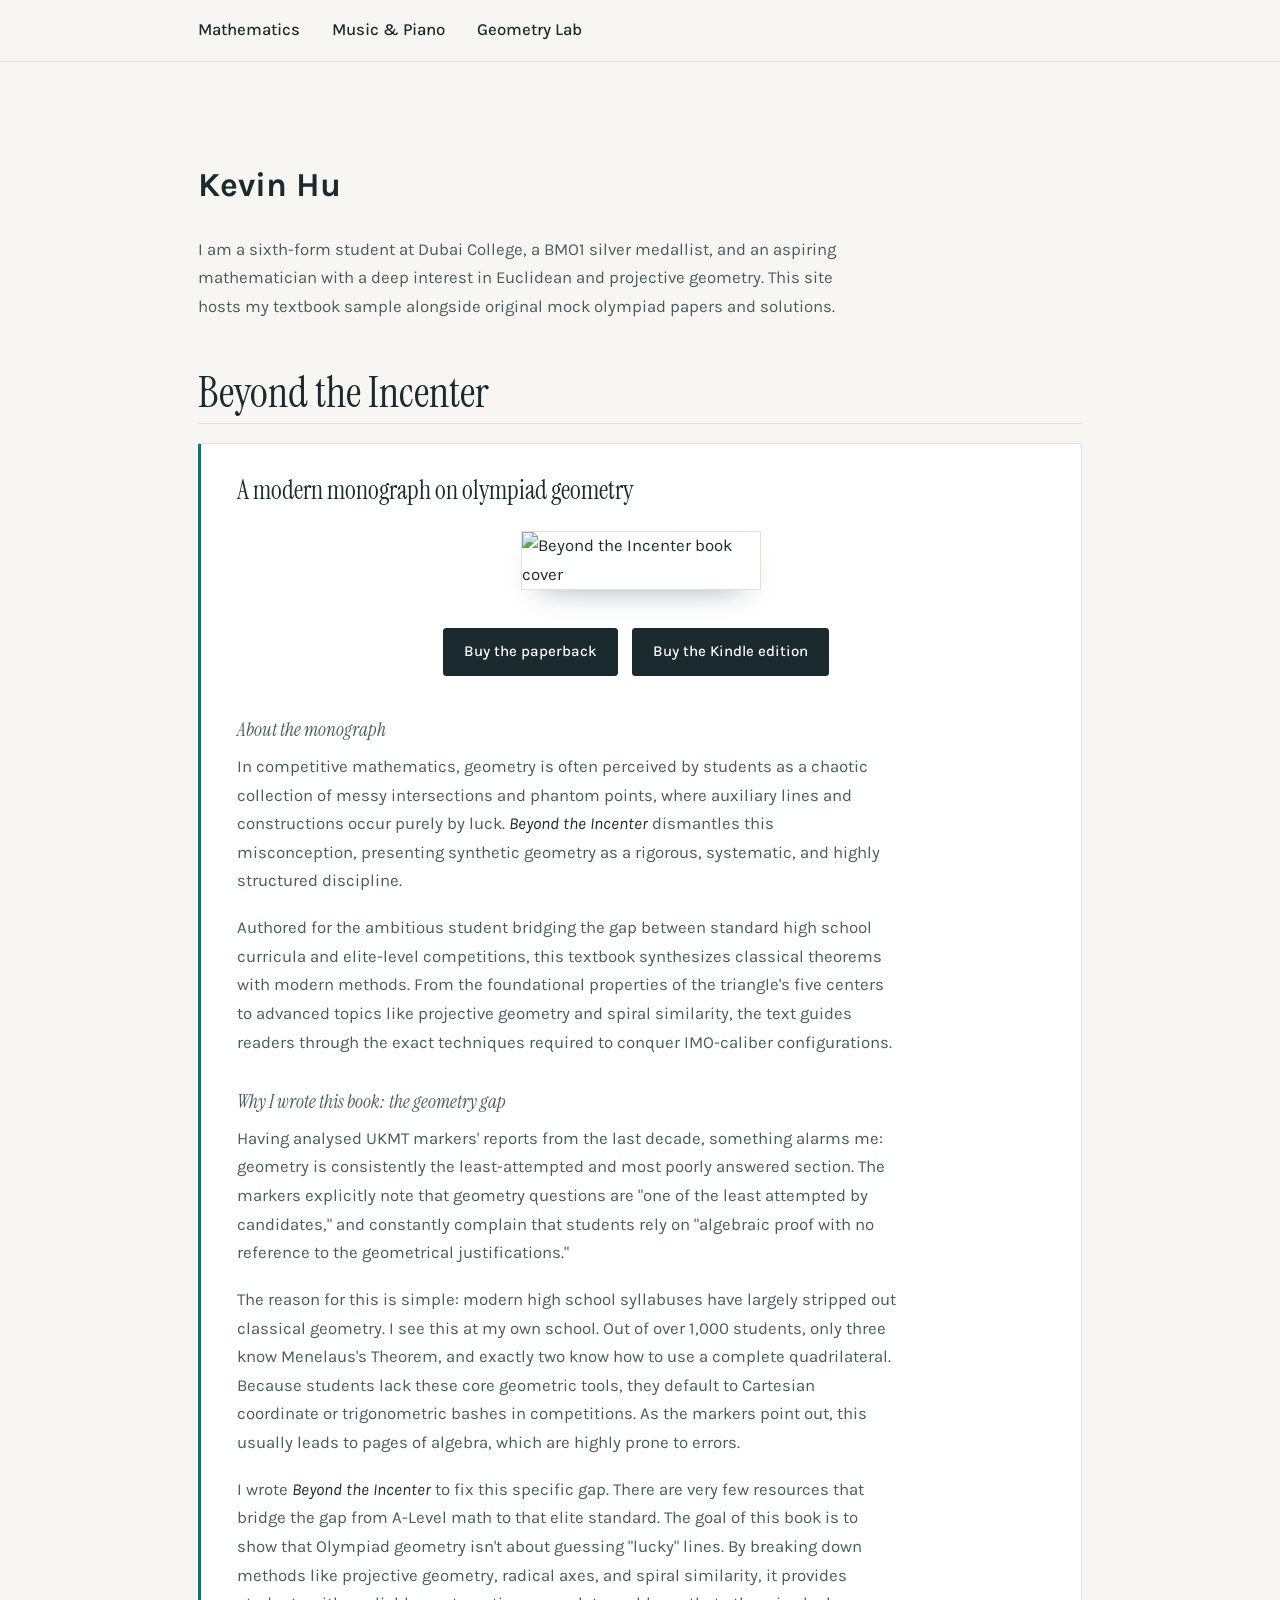
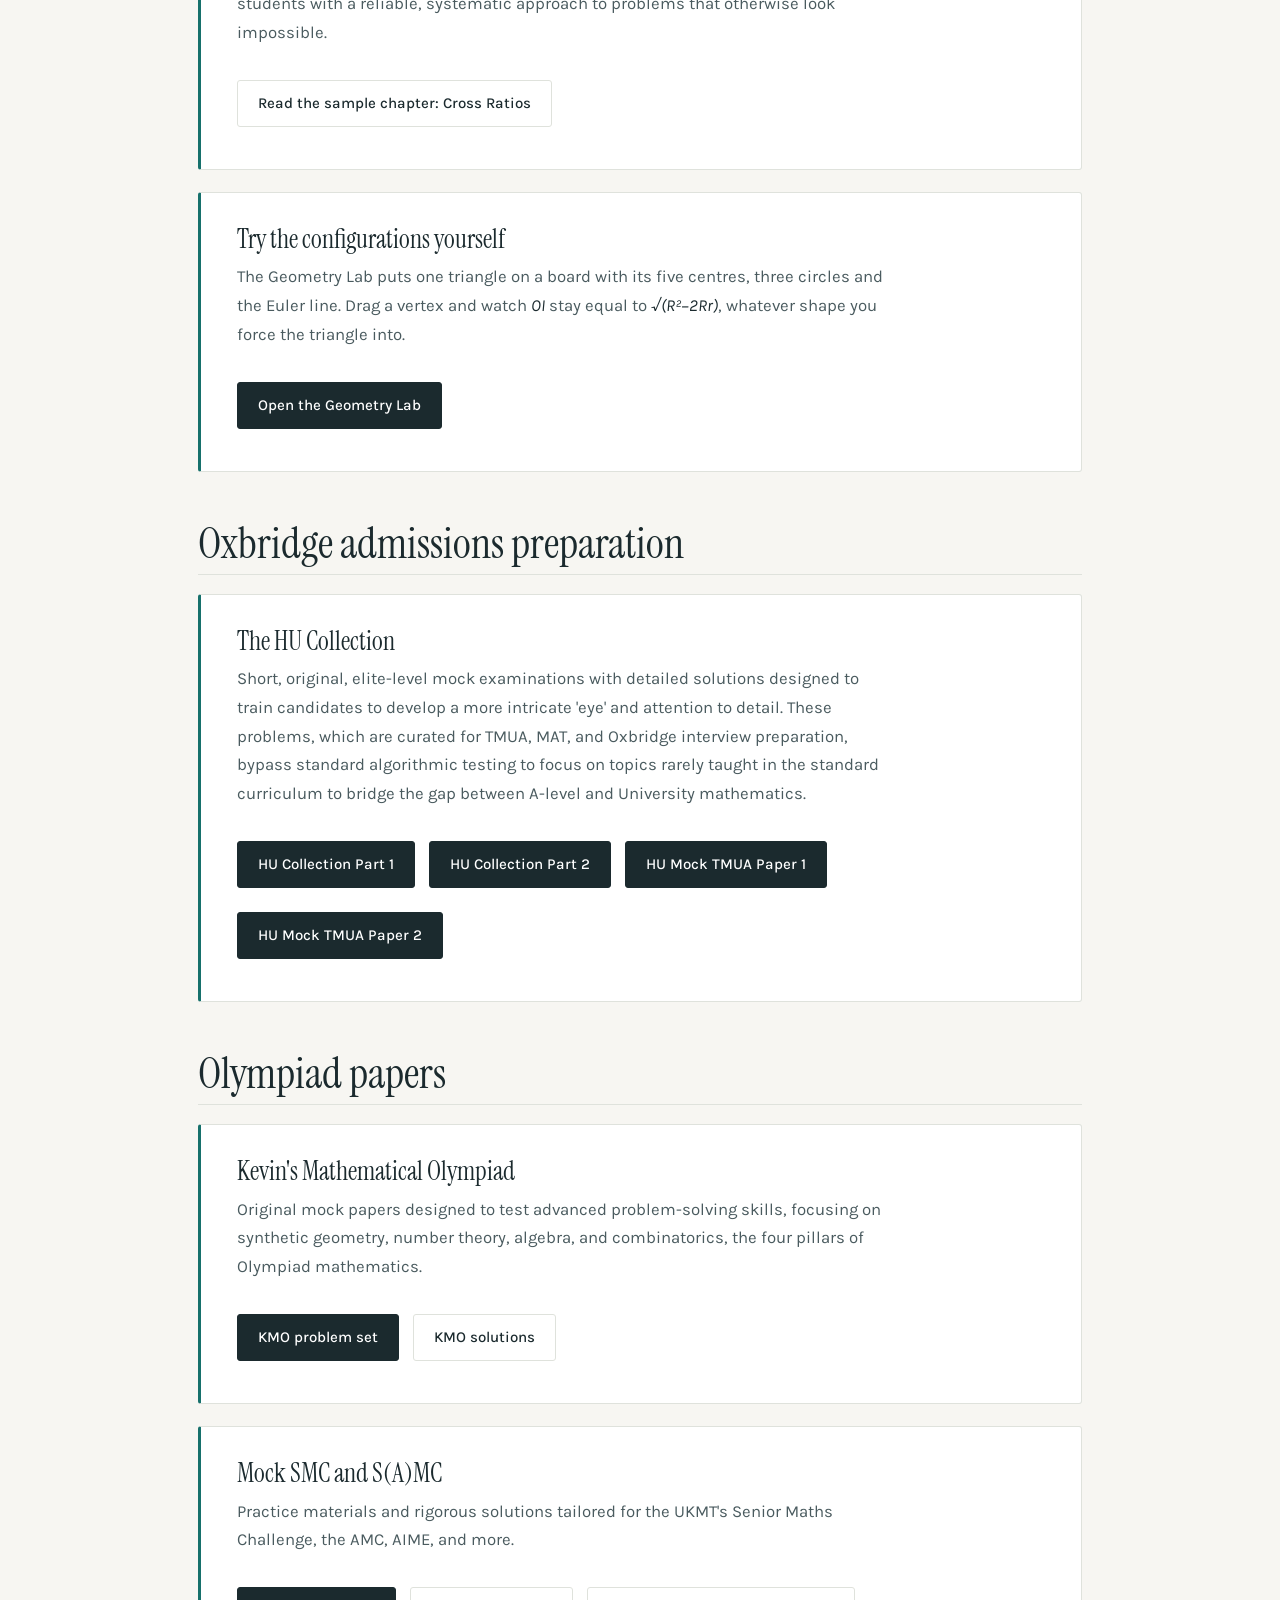
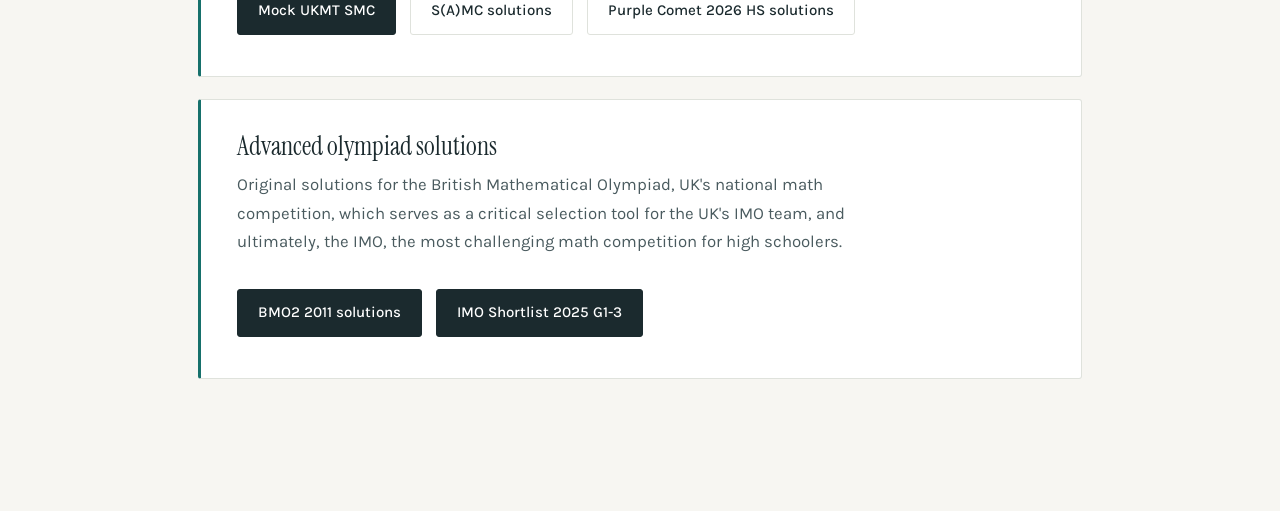
==== commit 317624c4: "Update index.html" ====
--- a/index.html
+++ b/index.html
@@ -3,56 +3,23 @@
 <head>
   <meta charset="UTF-8">
   <meta name="viewport" content="width=device-width, initial-scale=1">
-  <title>Kevin Hu - Mathematics & Music</title>
+  <title>Kevin Hu - Mathematics</title>
   <link rel="stylesheet" href="style.css">
-  <script src="geometry.js" defer></script>
 </head>
 <body>
 
-  <!-- ===================== the board ===================== -->
-  <header class="board" id="board">
-    <canvas id="figure" tabindex="0" role="application"
-            aria-label="Interactive triangle. Drag vertex A, B or C to reshape it and watch the circumcircle, nine-point circle, incircle and Euler line update. Press 1, 2 or 3 to select a vertex, then use the arrow keys."></canvas>
-
-    <div class="board-name">
-      <h1>Kevin Hu</h1>
-      <p>Sixth-form student at Dubai College, BMO1 silver medallist, and author of <em>Beyond the Incenter</em>.</p>
-      <p class="hint">Drag <em>A</em>, <em>B</em> or <em>C</em> to reshape the triangle. Keyboard: press <kbd>1</kbd> <kbd>2</kbd> <kbd>3</kbd>, then the arrow keys.</p>
-    </div>
-
-    <div class="readout">
-      <h2>Live measurements</h2>
-      <div class="row"><span>R</span><span id="out-R">&mdash;</span></div>
-      <div class="row"><span>r</span><span id="out-r">&mdash;</span></div>
-      <div class="row"><span>OI</span><span id="out-OI">&mdash;</span></div>
-      <div class="row"><span>&radic;(R&sup2; &minus; 2Rr)</span><span id="out-euler">&mdash;</span></div>
-      <div class="row"><span>OG : GN : NH</span><span id="out-ratio">&mdash;</span></div>
-      <p class="note">The last two rows never change: <em>OI</em> matches <em>&radic;(R&sup2;&minus;2Rr)</em> by Euler's theorem, and O, G, N, H always divide in <em>2 : 1 : 3</em>.</p>
-    </div>
-
-    <div class="layers">
-      <button data-layer="circumcircle">Circumcircle</button>
-      <button data-layer="ninepoint">Nine-point circle</button>
-      <button data-layer="incircle">Incircle</button>
-      <button data-layer="euler">Euler line</button>
-      <button data-layer="medians">Medians</button>
-      <button data-layer="altitudes">Altitudes</button>
-      <button data-layer="contact">Contact triangle</button>
-      <button id="reset">Reset</button>
-    </div>
-
-    <a class="cue" href="#work">The work below</a>
-  </header>
-
-  <!-- ===================== the paper ===================== -->
   <nav>
     <div class="nav-links">
-      <a href="index.html">Mathematics</a>
+      <a href="index.html" aria-current="page">Mathematics</a>
       <a href="music.html">Music &amp; Piano</a>
+      <a href="geometry.html">Geometry Lab</a>
     </div>
   </nav>
 
-  <main class="container" id="work">
+  <main class="container">
+
+    <h1>Kevin Hu</h1>
+    <p class="lede">I am a sixth-form student at Dubai College, a BMO1 silver medallist, and an aspiring mathematician with a deep interest in Euclidean and projective geometry. This site hosts my textbook sample alongside original mock olympiad papers and solutions.</p>
 
     <h2>Beyond the Incenter</h2>
     <div class="card">
@@ -78,6 +45,12 @@
       <p>I wrote <em>Beyond the Incenter</em> to fix this specific gap. There are very few resources that bridge the gap from A-Level math to that elite standard. The goal of this book is to show that Olympiad geometry isn't about guessing "lucky" lines. By breaking down methods like projective geometry, radical axes, and spiral similarity, it provides students with a reliable, systematic approach to problems that otherwise look impossible.</p>
 
       <a class="btn secondary" href="cross-ratios.pdf" target="_blank">Read the sample chapter: Cross Ratios</a>
+    </div>
+
+    <div class="card board-card">
+      <h3>Try the configurations yourself</h3>
+      <p>The Geometry Lab puts one triangle on a board with its five centres, three circles and the Euler line. Drag a vertex and watch <em>OI</em> stay equal to <em>&radic;(R&sup2;&minus;2Rr)</em>, whatever shape you force the triangle into.</p>
+      <a class="btn" href="geometry.html">Open the Geometry Lab</a>
     </div>
 
     <h2>Oxbridge admissions preparation</h2>
